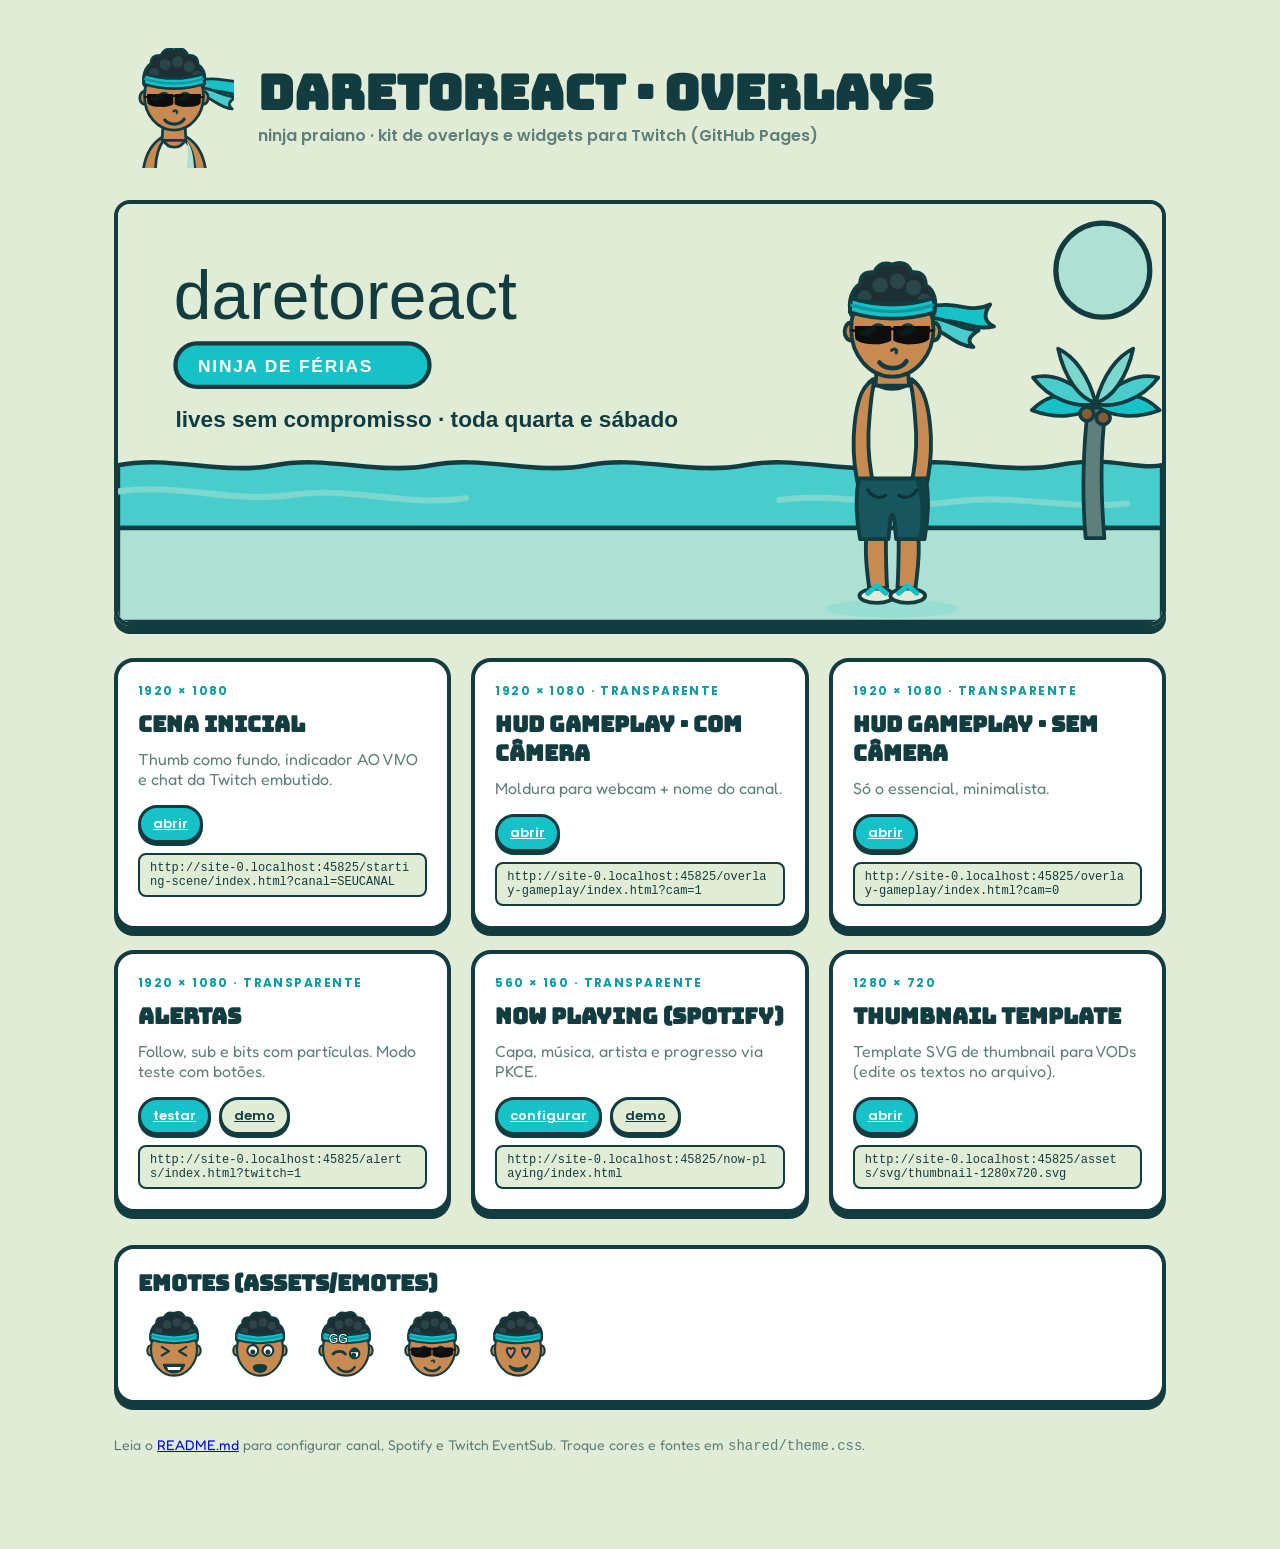
==== index.html @ cd5172eb "feat: kit de overlays ninja praiano para Twitch Cena inicial com chat embutido, HUD de gameplay (com" ====
<!DOCTYPE html>
<html lang="pt-BR">
<head>
  <meta charset="UTF-8">
  <meta name="viewport" content="width=device-width, initial-scale=1.0">
  <title>Overlays · ninja praiano</title>
  <!-- Página índice: lista os overlays com links prontos para copiar no OBS/Streamlabs. -->
  <link rel="stylesheet" href="shared/theme.css">
  <style>
    html, body { overflow: auto; background: var(--c-sand); }
    .wrap { max-width: 1100px; margin: 0 auto; padding: 48px 24px 96px; display: flex; flex-direction: column; gap: 32px; }
    header { display: flex; align-items: center; gap: 24px; flex-wrap: wrap; }
    header svg { width: 120px; height: 120px; }
    h1 { font-family: var(--font-impact); font-size: 48px; margin: 0; line-height: 1; }
    .sub { font-family: var(--font-panel); font-weight: 600; color: var(--c-muted); margin-top: 6px; }
    .banner { border-radius: 16px; overflow: hidden; border: 4px solid var(--c-ink); box-shadow: 0 8px 0 var(--c-ink); }
    .banner img { display: block; width: 100%; }
    .grid { display: grid; grid-template-columns: repeat(auto-fill, minmax(320px, 1fr)); gap: 20px; }
    .item { background: var(--c-white); border: 4px solid var(--c-ink); border-radius: 20px; box-shadow: 0 6px 0 var(--c-ink); padding: 20px; display: flex; flex-direction: column; gap: 10px; }
    .item h2 { font-family: var(--font-impact); font-size: 22px; margin: 0; }
    .item p { margin: 0; font-size: 16px; color: var(--c-muted); }
    .item .size { font-family: var(--font-panel); font-weight: 700; font-size: 12px; letter-spacing: .12em; text-transform: uppercase; color: var(--c-primary-dark); }
    .links { display: flex; flex-wrap: wrap; gap: 8px; margin-top: 6px; }
    .links a { font: 600 13px var(--font-panel); color: var(--c-white); background: var(--c-primary); border: 3px solid var(--c-ink); border-radius: 999px; padding: 6px 12px; box-shadow: 0 3px 0 var(--c-ink); }
    .links a.alt { background: var(--c-sand); color: var(--c-ink); }
    .url { font-family: ui-monospace, Consolas, monospace; font-size: 12px; background: var(--c-sand); border: 2px solid var(--c-ink); border-radius: 8px; padding: 6px 10px; word-break: break-all; user-select: all; }
    .emotes { display: flex; gap: 14px; flex-wrap: wrap; }
    .emotes img { width: 72px; height: 72px; }
    footer { font-size: 14px; color: var(--c-muted); }
  </style>
</head>
<body>
  <div class="wrap">
    <header>
      <img src="assets/svg/mascote-busto.svg" alt="mascote ninja praiano" width="120" height="120">
      <div>
        <h1>daretoreact · overlays</h1>
        <div class="sub">ninja praiano · kit de overlays e widgets para Twitch (GitHub Pages)</div>
      </div>
    </header>

    <div class="banner"><img src="assets/svg/banner-1200x480.svg" alt="banner"></div>

    <div class="grid" id="grid"></div>

    <div class="item">
      <h2>Emotes (assets/emotes)</h2>
      <div class="emotes">
        <img src="assets/emotes/risada.svg" alt="risada" title="risada">
        <img src="assets/emotes/hype.svg" alt="hype" title="hype">
        <img src="assets/emotes/gg.svg" alt="gg" title="gg">
        <img src="assets/emotes/to-de-boa.svg" alt="tô de boa" title="tô de boa">
        <img src="assets/emotes/em-extase.svg" alt="em êxtase" title="em êxtase">
      </div>
    </div>

    <footer>Leia o <a href="README.md">README.md</a> para configurar canal, Spotify e Twitch EventSub. Troque cores e fontes em <code>shared/theme.css</code>.</footer>
  </div>

  <script>
    // Monta a lista com URLs absolutas (já prontas para colar no OBS)
    var base = location.href.replace(/index\.html.*$/, '').replace(/[?#].*$/, '');
    var items = [
      { t: 'Cena inicial', s: '1920 × 1080', d: 'Thumb como fundo, indicador AO VIVO e chat da Twitch embutido.',
        links: [['abrir', 'starting-scene/index.html?canal=SEUCANAL']], url: 'starting-scene/index.html?canal=SEUCANAL' },
      { t: 'HUD gameplay · com câmera', s: '1920 × 1080 · transparente', d: 'Moldura para webcam + nome do canal.',
        links: [['abrir', 'overlay-gameplay/index.html?cam=1']], url: 'overlay-gameplay/index.html?cam=1' },
      { t: 'HUD gameplay · sem câmera', s: '1920 × 1080 · transparente', d: 'Só o essencial, minimalista.',
        links: [['abrir', 'overlay-gameplay/index.html?cam=0']], url: 'overlay-gameplay/index.html?cam=0' },
      { t: 'Alertas', s: '1920 × 1080 · transparente', d: 'Follow, sub e bits com partículas. Modo teste com botões.',
        links: [['testar', 'alerts/index.html?test=1'], ['demo', 'alerts/index.html?demo=all']], url: 'alerts/index.html?twitch=1' },
      { t: 'Now Playing (Spotify)', s: '560 × 160 · transparente', d: 'Capa, música, artista e progresso via PKCE.',
        links: [['configurar', 'now-playing/index.html?setup=1'], ['demo', 'now-playing/index.html?demo=1']], url: 'now-playing/index.html' },
      { t: 'Thumbnail template', s: '1280 × 720', d: 'Template SVG de thumbnail para VODs (edite os textos no arquivo).',
        links: [['abrir', 'assets/svg/thumbnail-1280x720.svg']], url: 'assets/svg/thumbnail-1280x720.svg' },
    ];
    document.getElementById('grid').innerHTML = items.map(function (i) {
      return '<div class="item"><div class="size">' + i.s + '</div><h2>' + i.t + '</h2><p>' + i.d + '</p>' +
        '<div class="links">' + i.links.map(function (l, k) { return '<a class="' + (k ? 'alt' : '') + '" href="' + l[1] + '" target="_blank">' + l[0] + '</a>'; }).join('') + '</div>' +
        '<div class="url">' + base + i.url + '</div></div>';
    }).join('');
  </script>
</body>
</html>
---- shared/theme.css ----
/* ============================================================
   shared/theme.css — TEMA CENTRAL (ninja praiano · daretoreact)
   ------------------------------------------------------------
   Troque cores e fontes AQUI e todos os overlays acompanham.
   Paleta e tipografia extraídas do handoff do Claude Design
   (assets/source/ninja-praiano-design-original.html).
   ============================================================ */

/* Fontes do Google (Bungee = impacto, Fredoka = alertas/texto, Poppins = painéis) */
@import url('https://fonts.googleapis.com/css2?family=Bungee&family=Fredoka:wght@400;500;600;700&family=Poppins:wght@400;600;700;800&display=swap');

:root {
  /* ---- Paleta base (do handoff) ---- */
  --c-primary:   #16c1c8;   /* primária — água/ciano */
  --c-teal-2:    #49cccc;   /* mar */
  --c-teal-3:    #7cd7cf;   /* espuma */
  --c-teal-4:    #aee1d3;   /* areia molhada */
  --c-sand:      #e1ecd6;   /* mais clara — areia/fundo */

  /* ---- Cores de apoio usadas nas artes ---- */
  --c-ink:       #123c3f;   /* contorno / texto escuro */
  --c-primary-dark: #0f9ba1;/* primária escurecida (títulos, links) */
  --c-muted:     #5e7f7a;   /* texto secundário / tronco da palmeira */
  --c-skin:      #c98a52;   /* pele do mascote */
  --c-shorts:    #17565c;   /* bermuda do mascote */
  --c-coral:     #f2807f;   /* corações do emote "em êxtase" */
  --c-white:     #ffffff;

  /* ---- Tipografia ---- */
  --font-impact:  'Bungee', 'Impact', sans-serif;      /* nome do canal, títulos */
  --font-text:    'Fredoka', system-ui, sans-serif;    /* alertas e textos legíveis */
  --font-panel:   'Poppins', system-ui, sans-serif;    /* thumb, banner, painéis */

  /* ---- Formas e efeitos ---- */
  --stroke:       6px;                                 /* espessura do contorno das artes */
  --radius-pill:  999px;
  --radius-card:  24px;
  --shadow-card:  0 12px 32px rgba(18, 60, 63, .22);
  --shadow-ink:   0 6px 0 var(--c-ink);                /* sombra "recortada" estilo cartoon */

  /* ---- Movimento ---- */
  --ease-bounce:  cubic-bezier(.34, 1.56, .64, 1);
  --ease-out:     cubic-bezier(.22, 1, .36, 1);
}

/* ---- Reset mínimo para Browser Source (fundo transparente) ---- */
*, *::before, *::after { box-sizing: border-box; }
html, body {
  margin: 0;
  padding: 0;
  background: transparent;
  font-family: var(--font-text);
  color: var(--c-ink);
  -webkit-font-smoothing: antialiased;
  overflow: hidden;
}

/* ---- Utilitários reaproveitados pelos overlays ---- */

/* Pílula "AO VIVO" — mesma forma da thumbnail (rx 27, contorno #123c3f, fundo primária) */
.pill {
  display: inline-flex;
  align-items: center;
  gap: .55em;
  padding: .5em 1.15em;
  border-radius: var(--radius-pill);
  background: var(--c-primary);
  border: var(--stroke) solid var(--c-ink);
  color: var(--c-white);
  font-family: var(--font-panel);
  font-weight: 800;
  letter-spacing: .14em;
  text-transform: uppercase;
  line-height: 1;
  white-space: nowrap;
}
.pill--live .dot {
  width: .6em;
  height: .6em;
  border-radius: 50%;
  background: var(--c-white);
  box-shadow: 0 0 0 0 rgba(255, 255, 255, .7);
  animation: pulse 1.6s infinite;
}
@keyframes pulse {
  0%   { box-shadow: 0 0 0 0 rgba(255, 255, 255, .75); }
  70%  { box-shadow: 0 0 0 .55em rgba(255, 255, 255, 0); }
  100% { box-shadow: 0 0 0 0 rgba(255, 255, 255, 0); }
}

/* Cartão "recortado" com contorno grosso (estilo das artes) */
.card {
  background: var(--c-sand);
  border: var(--stroke) solid var(--c-ink);
  border-radius: var(--radius-card);
  box-shadow: var(--shadow-ink);
}

/* Título de impacto */
.brand {
  font-family: var(--font-impact);
  color: var(--c-ink);
  line-height: 1;
  letter-spacing: .01em;
}

/* Onda decorativa em CSS (linha de espuma como no banner) */
.wave-line {
  height: 7px;
  border-radius: 7px;
  background: var(--c-teal-3);
}

/* Esconde qualquer coisa marcada como "somente para teste" quando não está em modo teste */
body:not(.is-test) .only-test { display: none !important; }

/* Acessibilidade: respeita quem prefere menos movimento */
@media (prefers-reduced-motion: reduce) {
  *, *::before, *::after { animation-duration: .01ms !important; transition-duration: .01ms !important; }
}
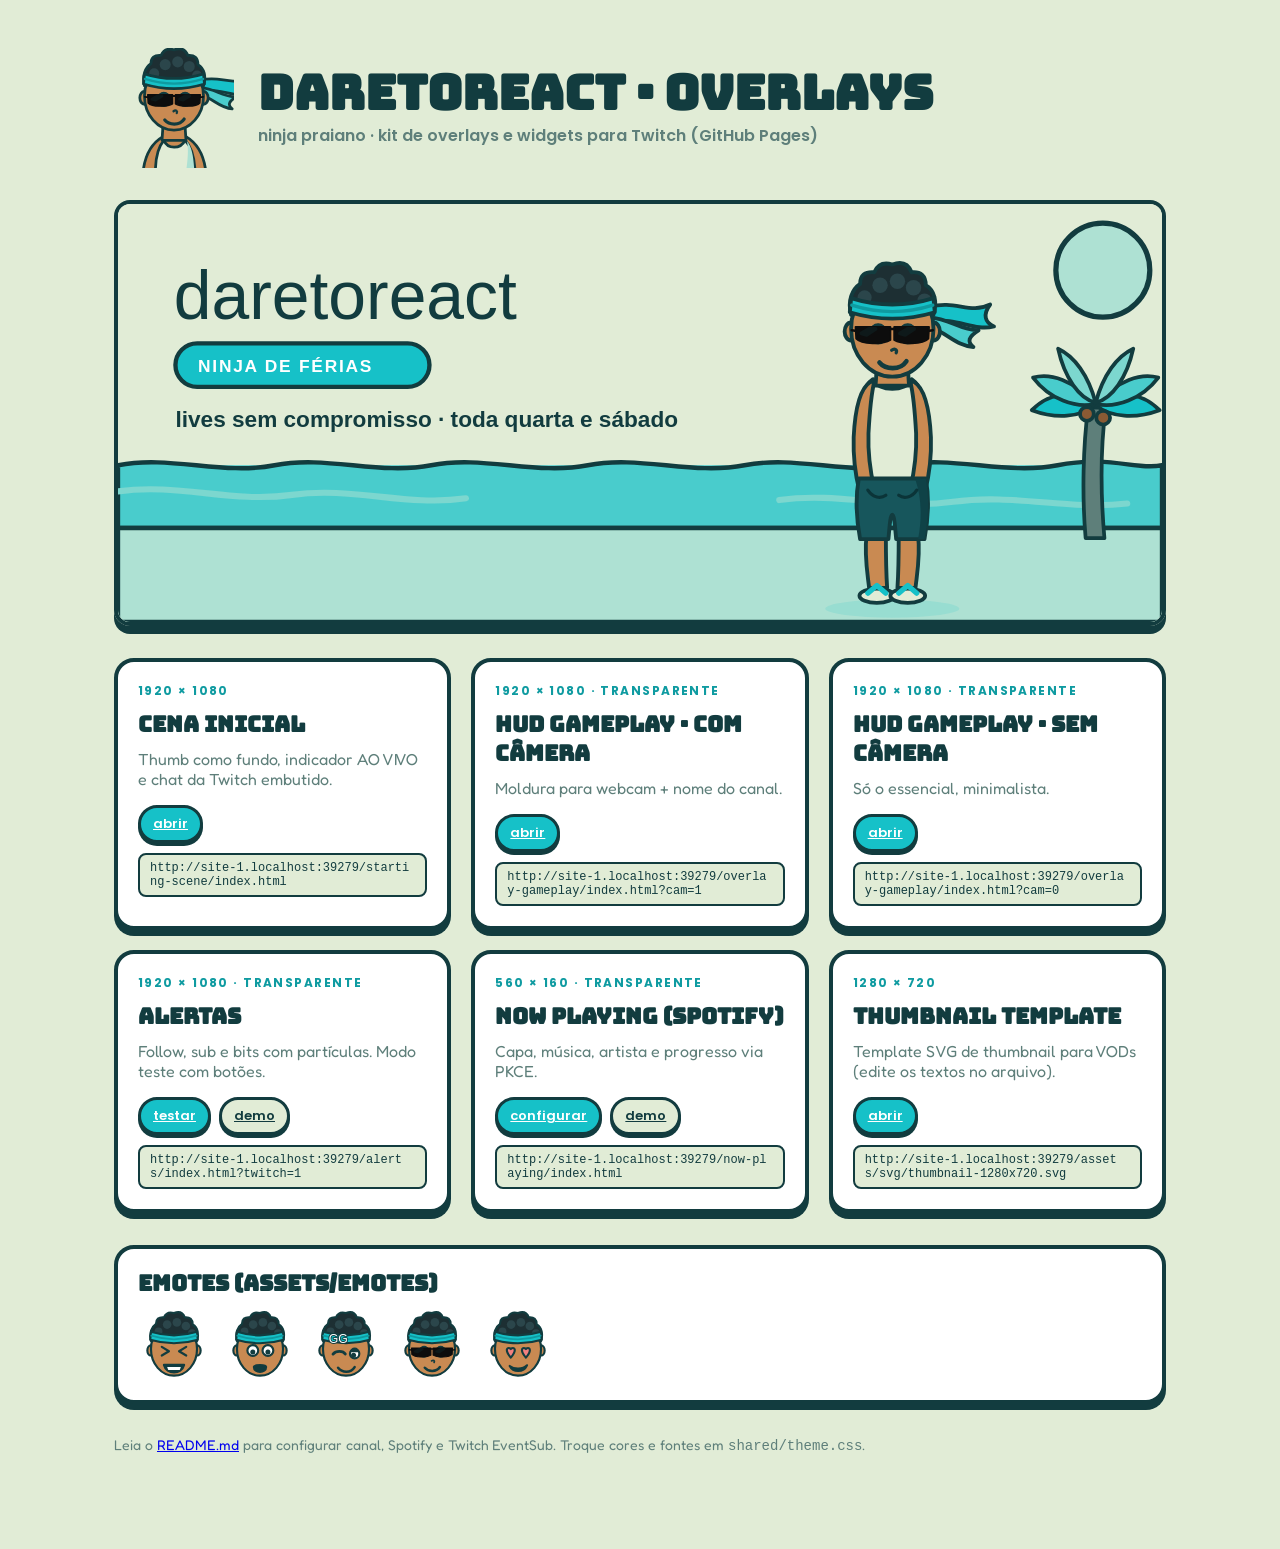
==== commit a582c7ce: "docs: índice sem ?canal= (canal já vem de shared/config.js) Co-Authored-By: Claude Fable 5.1 <norepl" ====
--- a/index.html
+++ b/index.html
@@ -62,7 +62,7 @@
     var base = location.href.replace(/index\.html.*$/, '').replace(/[?#].*$/, '');
     var items = [
       { t: 'Cena inicial', s: '1920 × 1080', d: 'Thumb como fundo, indicador AO VIVO e chat da Twitch embutido.',
-        links: [['abrir', 'starting-scene/index.html?canal=SEUCANAL']], url: 'starting-scene/index.html?canal=SEUCANAL' },
+        links: [['abrir', 'starting-scene/index.html']], url: 'starting-scene/index.html' },
       { t: 'HUD gameplay · com câmera', s: '1920 × 1080 · transparente', d: 'Moldura para webcam + nome do canal.',
         links: [['abrir', 'overlay-gameplay/index.html?cam=1']], url: 'overlay-gameplay/index.html?cam=1' },
       { t: 'HUD gameplay · sem câmera', s: '1920 × 1080 · transparente', d: 'Só o essencial, minimalista.',
--- a/shared/theme.css
+++ b/shared/theme.css
@@ -41,6 +41,13 @@
   /* ---- Movimento ---- */
   --ease-bounce:  cubic-bezier(.34, 1.56, .64, 1);
   --ease-out:     cubic-bezier(.22, 1, .36, 1);
+
+  /* Durações centralizadas: aumente os valores para deixar TUDO mais lento */
+  --anim-in:      1.1s;   /* entradas (cartões, molduras, alertas) */
+  --anim-out:     .7s;    /* saídas */
+  --anim-pulse:   3s;     /* pontinho "ao vivo" */
+  --anim-idle:    4.5s;   /* balanços leves (bandana, emote acenando, cabeça) */
+  --anim-slow:    9s;     /* respiração do cenário (sol, mascote, palmeira, espuma) */
 }
 
 /* ---- Reset mínimo para Browser Source (fundo transparente) ---- */
@@ -80,7 +87,7 @@
   border-radius: 50%;
   background: var(--c-white);
   box-shadow: 0 0 0 0 rgba(255, 255, 255, .7);
-  animation: pulse 1.6s infinite;
+  animation: pulse var(--anim-pulse) infinite;
 }
 @keyframes pulse {
   0%   { box-shadow: 0 0 0 0 rgba(255, 255, 255, .75); }
@@ -114,7 +121,11 @@
 /* Esconde qualquer coisa marcada como "somente para teste" quando não está em modo teste */
 body:not(.is-test) .only-test { display: none !important; }
 
-/* Acessibilidade: respeita quem prefere menos movimento */
-@media (prefers-reduced-motion: reduce) {
-  *, *::before, *::after { animation-duration: .01ms !important; transition-duration: .01ms !important; }
+/* Sem movimento: abra qualquer overlay com ?motion=0 (utils.js adiciona a classe).
+   Não usamos @media (prefers-reduced-motion) de propósito: o overlay roda no OBS
+   e não deve depender da configuração de animações do Windows. Além disso, encurtar
+   loops "infinite" para ~0 ms faz os elementos tremerem em vez de parar. */
+body.no-motion *, body.no-motion *::before, body.no-motion *::after {
+  animation: none !important;
+  transition: none !important;
 }
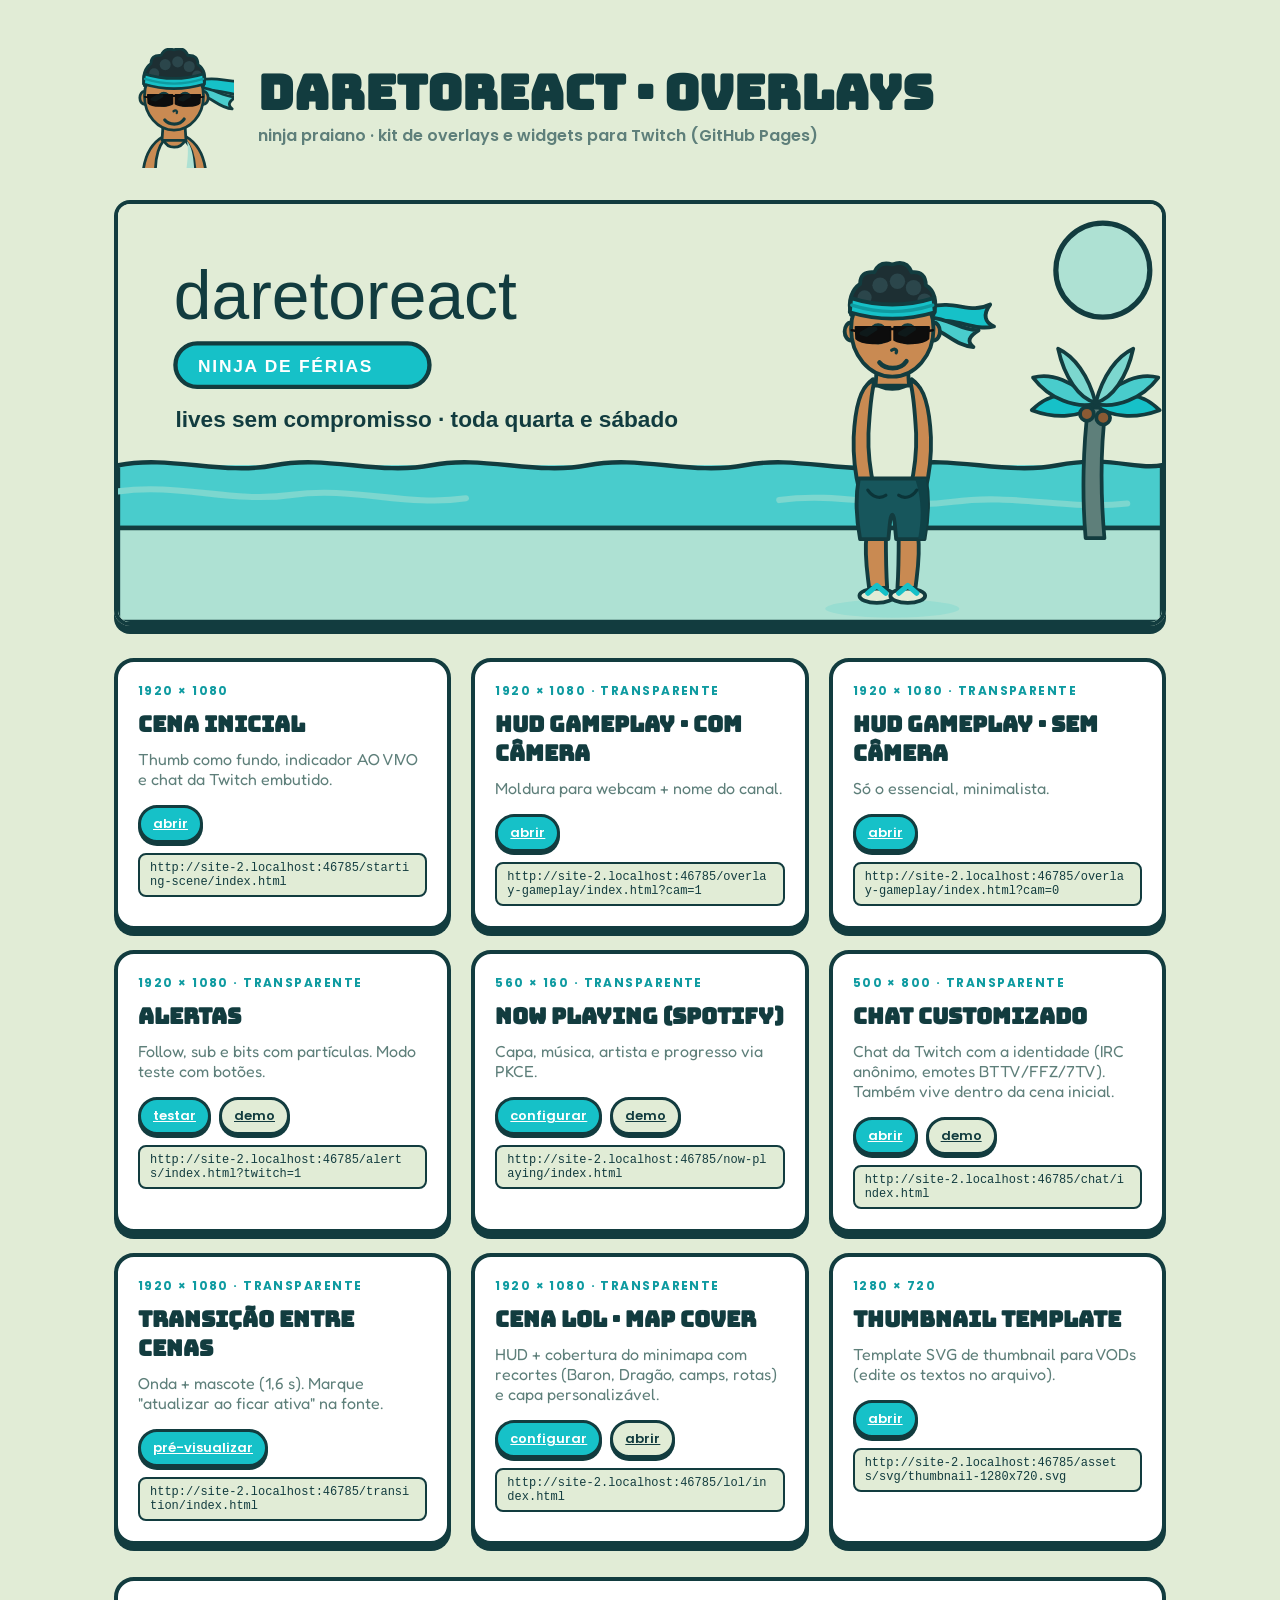
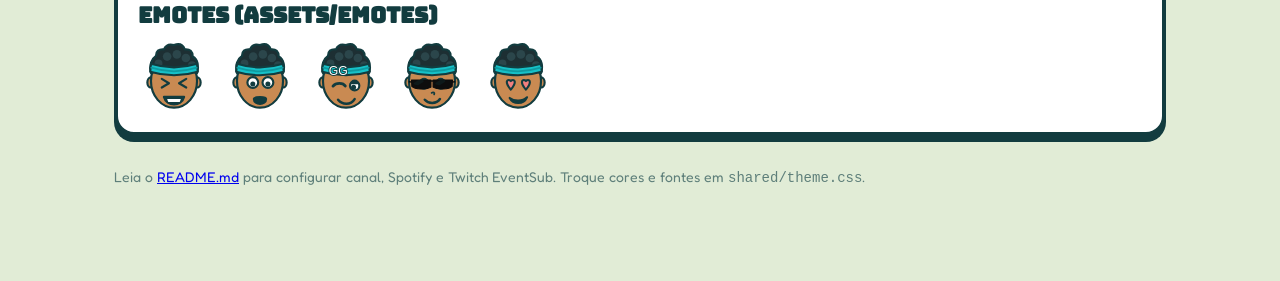
==== commit 04a441e9: "feat: chat customizado, transição entre cenas e cena de LoL com map cover - shared/twitch-chat.js: I" ====
--- a/index.html
+++ b/index.html
@@ -71,6 +71,12 @@
         links: [['testar', 'alerts/index.html?test=1'], ['demo', 'alerts/index.html?demo=all']], url: 'alerts/index.html?twitch=1' },
       { t: 'Now Playing (Spotify)', s: '560 × 160 · transparente', d: 'Capa, música, artista e progresso via PKCE.',
         links: [['configurar', 'now-playing/index.html?setup=1'], ['demo', 'now-playing/index.html?demo=1']], url: 'now-playing/index.html' },
+      { t: 'Chat customizado', s: '500 × 800 · transparente', d: 'Chat da Twitch com a identidade (IRC anônimo, emotes BTTV/FFZ/7TV). Também vive dentro da cena inicial.',
+        links: [['abrir', 'chat/index.html'], ['demo', 'chat/index.html?demo=1&frame=1']], url: 'chat/index.html' },
+      { t: 'Transição entre cenas', s: '1920 × 1080 · transparente', d: 'Onda + mascote (1,6 s). Marque "atualizar ao ficar ativa" na fonte.',
+        links: [['pré-visualizar', 'transition/index.html?loop=1']], url: 'transition/index.html' },
+      { t: 'Cena LoL · map cover', s: '1920 × 1080 · transparente', d: 'HUD + cobertura do minimapa com recortes (Baron, Dragão, camps, rotas) e capa personalizável.',
+        links: [['configurar', 'lol/index.html?setup=1'], ['abrir', 'lol/index.html']], url: 'lol/index.html' },
       { t: 'Thumbnail template', s: '1280 × 720', d: 'Template SVG de thumbnail para VODs (edite os textos no arquivo).',
         links: [['abrir', 'assets/svg/thumbnail-1280x720.svg']], url: 'assets/svg/thumbnail-1280x720.svg' },
     ];
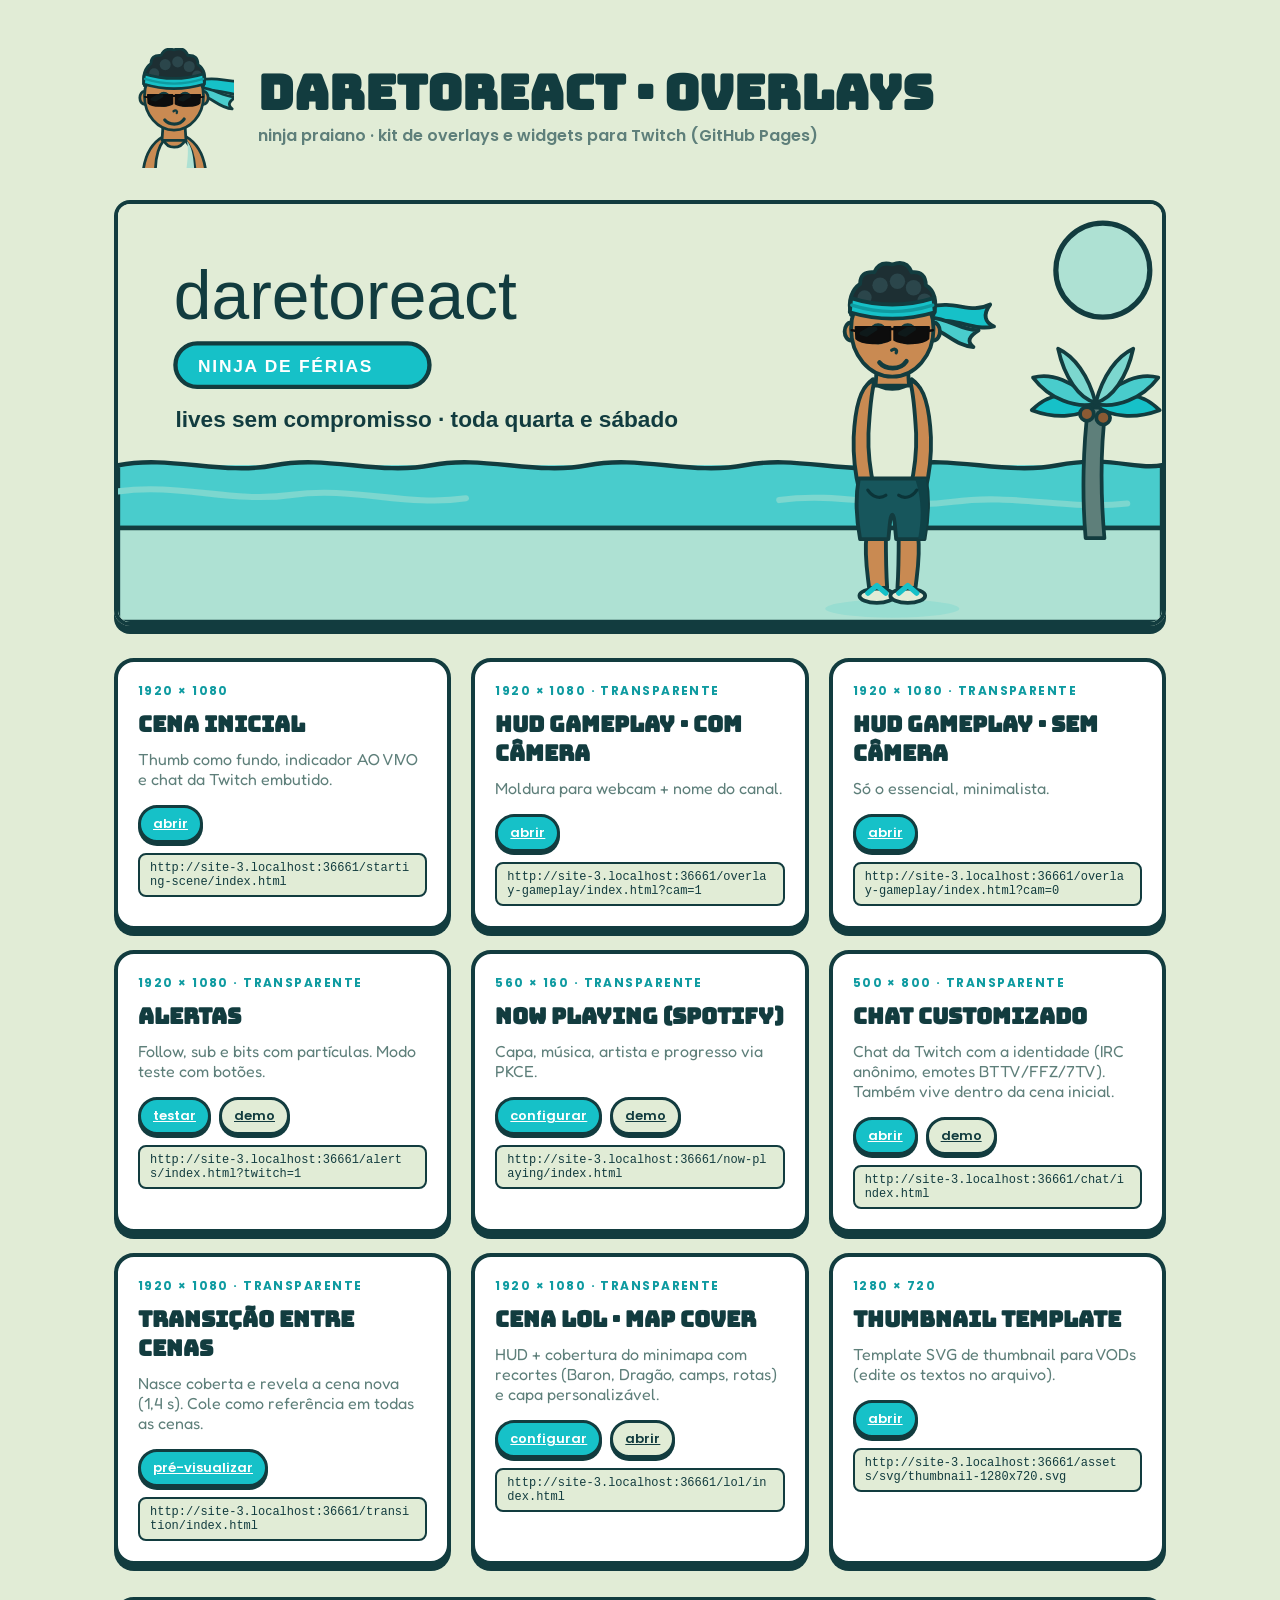
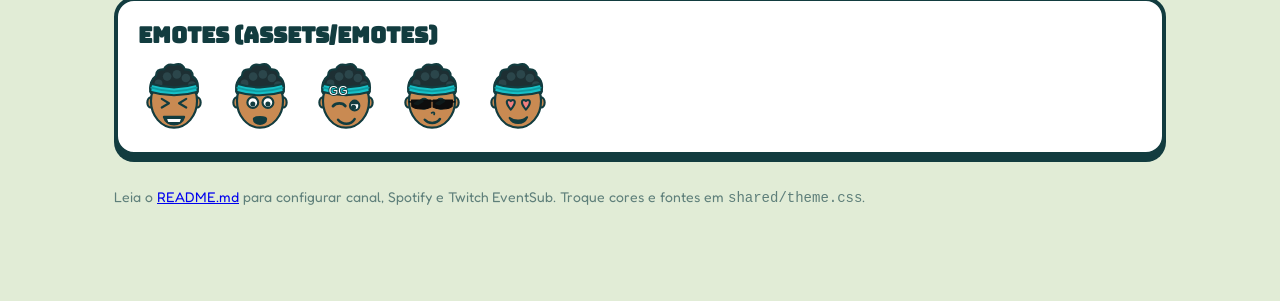
==== commit 4ab582d4: "feat(transition): modo revelar (nasce coberta) para esconder a troca de cena A fonte de navegador só" ====
--- a/index.html
+++ b/index.html
@@ -73,7 +73,7 @@
         links: [['configurar', 'now-playing/index.html?setup=1'], ['demo', 'now-playing/index.html?demo=1']], url: 'now-playing/index.html' },
       { t: 'Chat customizado', s: '500 × 800 · transparente', d: 'Chat da Twitch com a identidade (IRC anônimo, emotes BTTV/FFZ/7TV). Também vive dentro da cena inicial.',
         links: [['abrir', 'chat/index.html'], ['demo', 'chat/index.html?demo=1&frame=1']], url: 'chat/index.html' },
-      { t: 'Transição entre cenas', s: '1920 × 1080 · transparente', d: 'Onda + mascote (1,6 s). Marque "atualizar ao ficar ativa" na fonte.',
+      { t: 'Transição entre cenas', s: '1920 × 1080 · transparente', d: 'Nasce coberta e revela a cena nova (1,4 s). Cole como referência em todas as cenas.',
         links: [['pré-visualizar', 'transition/index.html?loop=1']], url: 'transition/index.html' },
       { t: 'Cena LoL · map cover', s: '1920 × 1080 · transparente', d: 'HUD + cobertura do minimapa com recortes (Baron, Dragão, camps, rotas) e capa personalizável.',
         links: [['configurar', 'lol/index.html?setup=1'], ['abrir', 'lol/index.html']], url: 'lol/index.html' },
